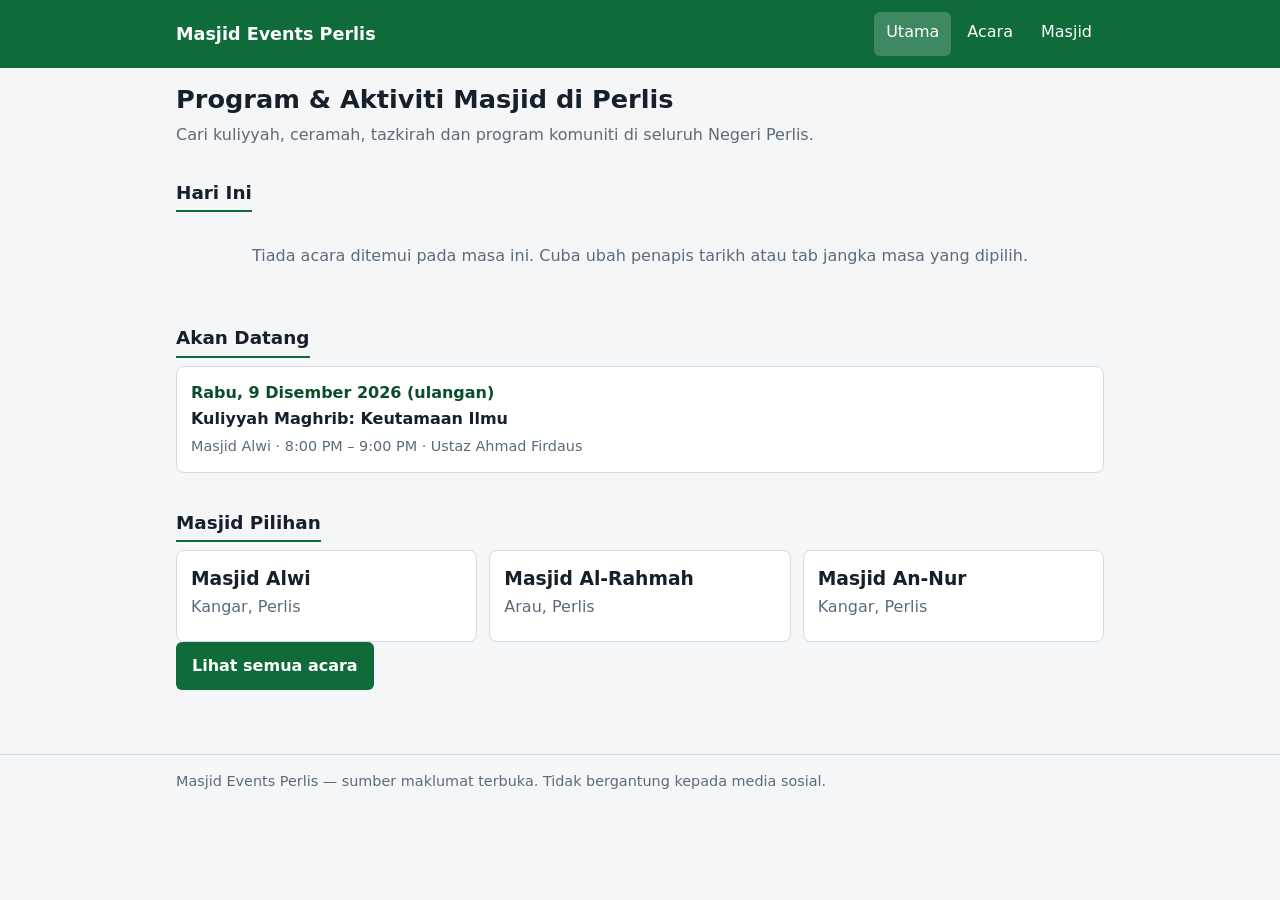
==== public/index.html @ 243c4cb8 "Initial commit: static public site + canonical data + admin tool Masjid Events Perlis — lightweight," ====
<!DOCTYPE html>
<html lang="ms">
<head>
  <meta charset="UTF-8">
  <meta name="viewport" content="width=device-width, initial-scale=1.0">
  <meta name="theme-color" content="#0f6b3a">
  <link rel="manifest" href="manifest.webmanifest">
  <meta name="description" content="Program dan aktiviti masjid-masjid di Perlis: kuliyyah, ceramah, tazkirah dan banyak lagi.">
  <title>Masjid Events Perlis</title>
  <link rel="stylesheet" href="css/style.css">
</head>
<body data-page="home">
  <a class="skip-link" href="#app">Langkau ke kandungan</a>
  <header class="site-header">
    <div class="inner">
      <div class="brand"><a href="index.html">Masjid Events Perlis</a></div>
      <nav class="site-nav" aria-label="Navigasi utama">
        <ul>
          <li><a href="index.html" aria-current="page">Utama</a></li>
          <li><a href="events.html">Acara</a></li>
          <li><a href="masjids.html">Masjid</a></li>
        </ul>
      </nav>
    </div>
  </header>

  <main id="main">
    <h1>Program &amp; Aktiviti Masjid di Perlis</h1>
    <p class="muted">Cari kuliyyah, ceramah, tazkirah dan program komuniti di seluruh Negeri Perlis.</p>
    <div id="app"></div>
  </main>

  <footer class="site-footer">
    <div class="inner">
      <p>Masjid Events Perlis — sumber maklumat terbuka. Tidak bergantung kepada media sosial.</p>
    </div>
  </footer>

  <script src="js/data.js"></script>
  <script src="js/ui.js"></script>
  <script src="js/events.js"></script>
  <script src="js/masjids.js"></script>
  <script src="js/app.js"></script>
</body>
</html>
---- public/css/style.css ----
/* ============================================================
   Masjid Events Perlis — public application stylesheet
   Mobile-first. Plain CSS, no frameworks.
   ============================================================ */

/* ---------- Reset / base ---------- */
*,
*::before,
*::after {
  box-sizing: border-box;
}

:root {
  --bg: #f4f6f8;
  --surface: #ffffff;
  --ink: #16202b;
  --muted: #5b6b7a;
  --accent: #0f6b3a;
  --accent-dark: #0a4d29;
  --accent-ink: #ffffff;
  --border: #d5dce3;
  --warning-bg: #fff4e0;
  --warning-ink: #7a4d00;
  --warning-border: #f2c94c;
  --error-bg: #fdecea;
  --error-ink: #b3261e;
  --radius: 8px;
  --space: 16px;
}

html {
  line-height: 1.5;
  -webkit-text-size-adjust: 100%;
  color-scheme: light;
}

body {
  margin: 0;
  font-family: system-ui, -apple-system, "Segoe UI", Roboto, sans-serif;
  background: var(--bg);
  color: var(--ink);
}

img {
  max-width: 100%;
  height: auto;
}

:focus-visible {
  outline: 3px solid #1a73e8;
  outline-offset: 2px;
  border-radius: 4px;
}

/* ---------- Layout ---------- */
.site-header {
  background: var(--accent);
  color: var(--accent-ink);
}

.site-header .inner {
  max-width: 960px;
  margin: 0 auto;
  padding: 12px var(--space);
  display: flex;
  flex-wrap: wrap;
  align-items: center;
  justify-content: space-between;
  gap: 8px;
}

.site-header .brand a {
  color: var(--accent-ink);
  text-decoration: none;
  font-weight: 700;
  font-size: 1.1rem;
}

.site-nav ul {
  list-style: none;
  display: flex;
  flex-wrap: wrap;
  gap: 4px;
  margin: 0;
  padding: 0;
}

.site-nav a {
  display: inline-block;
  color: var(--accent-ink);
  text-decoration: none;
  padding: 10px 12px;
  border-radius: 6px;
  min-height: 44px;
  line-height: 1.2;
}

.site-nav a:hover,
.site-nav a[aria-current="page"] {
  background: rgba(255, 255, 255, 0.2);
}

main {
  max-width: 960px;
  margin: 0 auto;
  padding: var(--space);
}

/* ---------- Typography ---------- */
h1 {
  font-size: 1.6rem;
  line-height: 1.2;
  margin: 0 0 8px;
}

h2 {
  font-size: 1.15rem;
  margin: 24px 0 8px;
}

.section-title {
  border-bottom: 2px solid var(--accent);
  padding-bottom: 4px;
  display: inline-block;
}

p {
  margin: 0 0 8px;
}

.muted {
  color: var(--muted);
}

.skip-link {
  position: absolute;
  left: -9999px;
  top: 0;
  background: var(--ink);
  color: #fff;
  padding: 8px 12px;
  z-index: 100;
}

.skip-link:focus {
  left: 8px;
  top: 8px;
}

/* ---------- Cards ---------- */
.card {
  background: var(--surface);
  border: 1px solid var(--border);
  border-radius: var(--radius);
  padding: 14px;
  margin-bottom: 12px;
}

.card h3 {
  margin: 0 0 4px;
  font-size: 1.05rem;
}

.card .meta {
  color: var(--muted);
  font-size: 0.9rem;
}

.event-status {
  display: inline-block;
  font-size: 0.8rem;
  font-weight: 700;
  padding: 2px 8px;
  border-radius: 4px;
  text-transform: uppercase;
}

.event-status.published { background: #e4efe8; color: var(--accent-dark); }
.event-status.cancelled { background: var(--error-bg); color: var(--error-ink); }
.event-status.postponed { background: var(--warning-bg); color: var(--warning-ink); }

/* ---------- Event list ---------- */
.event-list {
  margin: 0;
  padding: 0;
}

.event-list li {
  list-style: none;
}

.event-card {
  display: block;
  text-decoration: none;
  color: inherit;
  background: var(--surface);
  border: 1px solid var(--border);
  border-radius: var(--radius);
  padding: 14px;
  margin: 0 0 12px;
}

.event-card:hover {
  border-color: var(--accent);
}

.event-card .when {
  font-weight: 700;
  color: var(--accent-dark);
}

.event-card .where {
  color: var(--muted);
  font-size: 0.9rem;
}

.notice {
  border: 1px solid var(--warning-border);
  background: var(--warning-bg);
  color: var(--warning-ink);
  padding: 10px 12px;
  border-radius: var(--radius);
  margin: 0 0 12px;
  font-weight: 600;
}

.empty-state {
  text-align: center;
  color: var(--muted);
  padding: 24px 0;
}

/* ---------- Buttons / filters ---------- */
.btn {
  display: inline-block;
  background: var(--accent);
  color: var(--accent-ink);
  border: none;
  border-radius: 6px;
  padding: 12px 16px;
  min-height: 44px;
  font: inherit;
  font-weight: 600;
  text-decoration: none;
  cursor: pointer;
}

.btn:hover {
  background: var(--accent-dark);
}

.filters {
  background: var(--surface);
  border: 1px solid var(--border);
  border-radius: var(--radius);
  padding: 12px;
  margin-bottom: 16px;
}

.filters label {
  display: block;
  font-weight: 600;
  font-size: 0.9rem;
  margin-bottom: 4px;
}

.filters select,
.filters input[type="search"] {
  width: 100%;
  padding: 11px 12px;
  min-height: 44px;
  border: 1px solid var(--border);
  border-radius: 6px;
  font: inherit;
  background: #fff;
}

.filters .row {
  display: flex;
  flex-wrap: wrap;
  gap: 10px;
}

.filters .row > * {
  flex: 1 1 160px;
}

.tabs {
  display: flex;
  flex-wrap: wrap;
  gap: 6px;
  margin-bottom: 16px;
}

.tabs button {
  font: inherit;
  padding: 11px 16px;
  min-height: 44px;
  border: 1px solid var(--border);
  border-radius: 6px;
  background: var(--surface);
  color: var(--ink);
  cursor: pointer;
}

.tabs button[aria-pressed="true"] {
  background: var(--accent);
  color: var(--accent-ink);
  border-color: var(--accent);
}

/* ---------- Masjid directory ---------- */
.masjid-grid {
  display: grid;
  grid-template-columns: 1fr;
  gap: 12px;
}

.masjid-card {
  display: block;
  text-decoration: none;
  color: inherit;
  background: var(--surface);
  border: 1px solid var(--border);
  border-radius: var(--radius);
  padding: 14px;
}

.masjid-card:hover {
  border-color: var(--accent);
}

.masjid-card h3 {
  margin: 0 0 2px;
}

.masjid-card .masjid-events {
  margin: 8px 0 0;
  font-size: 0.8rem;
  font-weight: 700;
  color: var(--accent-dark);
}

.masjid-links {
  display: flex;
  flex-wrap: wrap;
  gap: 8px;
  margin: 12px 0 16px;
}

.btn-ghost {
  background: var(--surface);
  color: var(--accent-dark);
  border: 1px solid var(--border);
}

.btn-ghost:hover {
  background: #edf3f0;
  border-color: var(--accent);
}

/* ---------- Share ---------- */
.share {
  display: flex;
  flex-wrap: wrap;
  gap: 8px;
  margin: 0 0 16px;
}

.share .btn {
  font-size: 0.9rem;
  padding-top: 9px;
  padding-bottom: 9px;
}

/* ---------- Event detail ---------- */
.detail {
  background: var(--surface);
  border: 1px solid var(--border);
  border-radius: var(--radius);
  padding: 16px;
}

.detail dl {
  margin: 0;
}

.detail dt {
  font-weight: 700;
  margin-top: 10px;
}

.detail dd {
  margin: 2px 0 0;
}

.error-box {
  background: var(--error-bg);
  color: var(--error-ink);
  border: 1px solid var(--error-ink);
  border-radius: var(--radius);
  padding: 14px 16px;
  margin-bottom: 16px;
}

/* ---------- Footer ---------- */
.site-footer {
  border-top: 1px solid var(--border);
  margin-top: 40px;
}

.site-footer .inner {
  max-width: 960px;
  margin: 0 auto;
  padding: 16px var(--space);
  color: var(--muted);
  font-size: 0.9rem;
}

/* ---------- Responsive ---------- */
@media (min-width: 640px) {
  .masjid-grid {
    grid-template-columns: repeat(2, 1fr);
  }

  .filters .row > * {
    flex: 1 1 160px;
  }
}

@media (min-width: 860px) {
  .masjid-grid {
    grid-template-columns: repeat(3, 1fr);
  }
}

@media (prefers-reduced-motion: reduce) {
  * {
    animation: none !important;
    transition: none !important;
  }
}
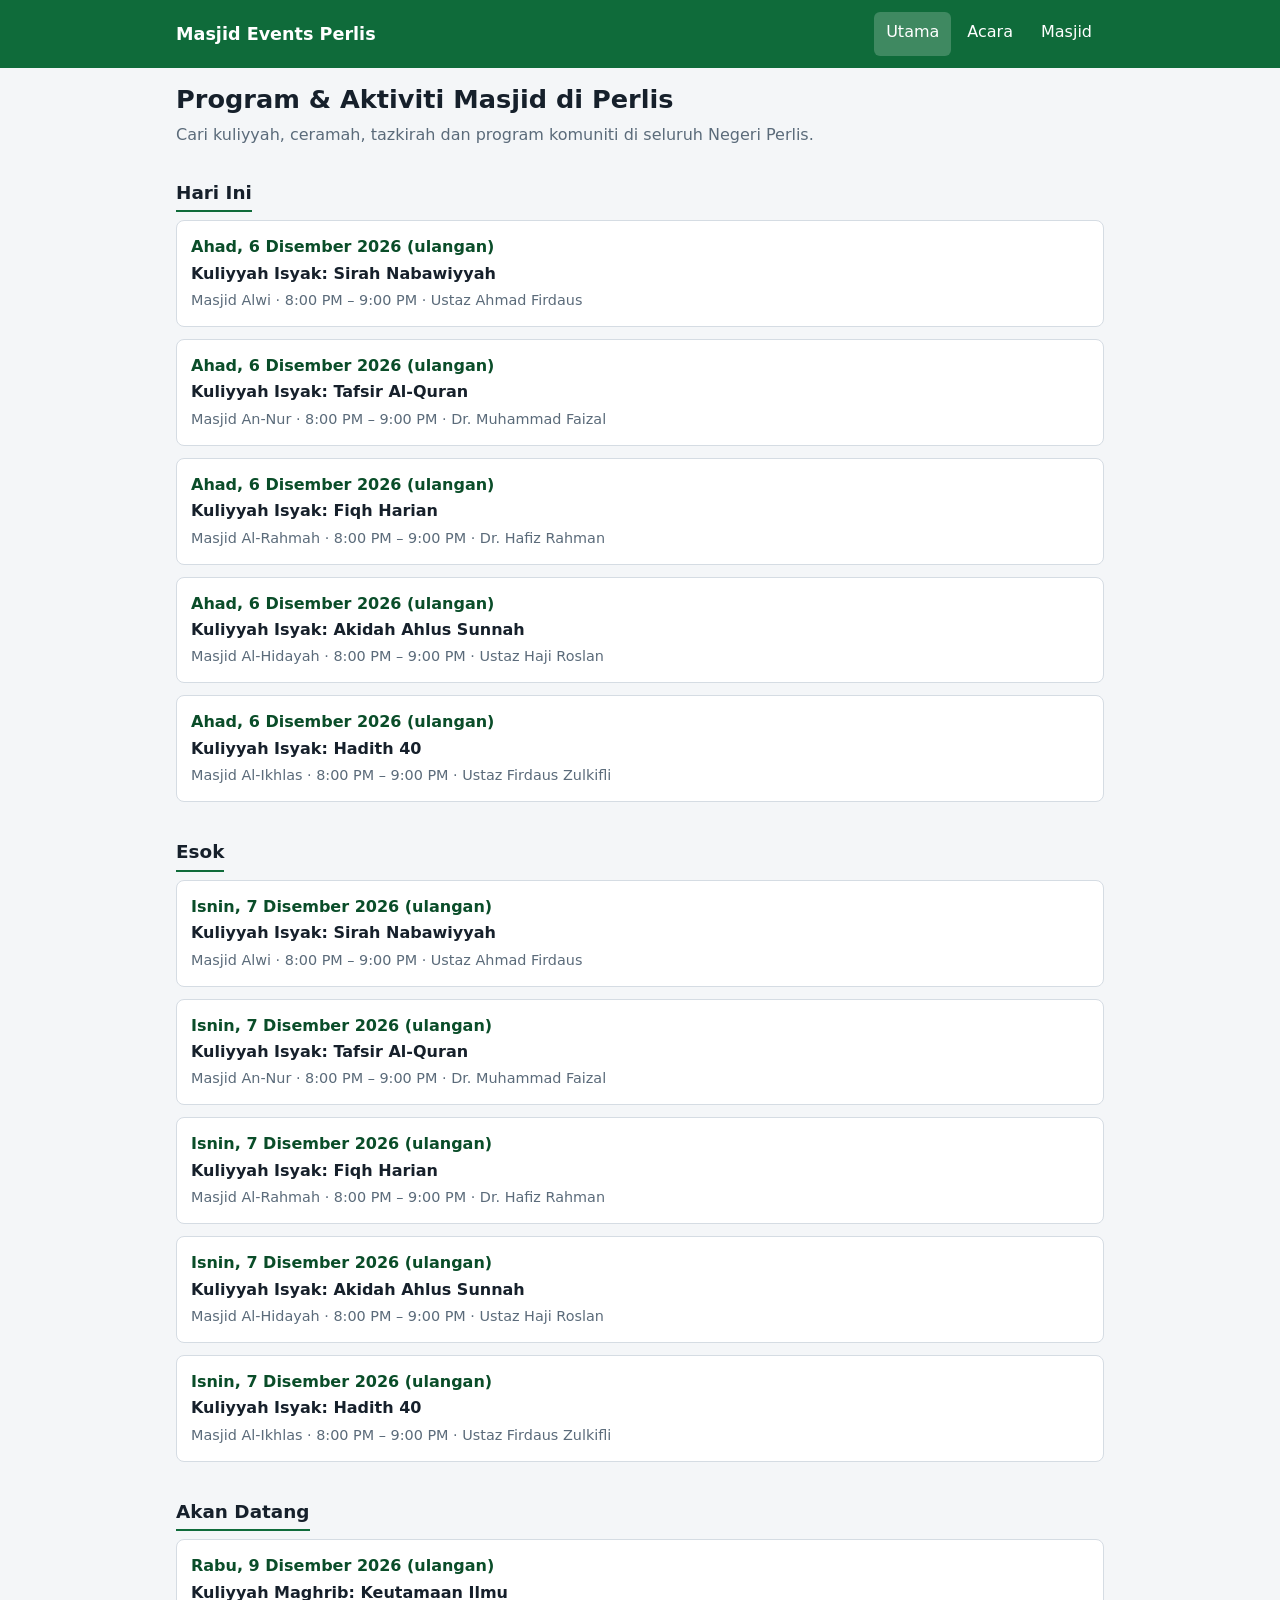
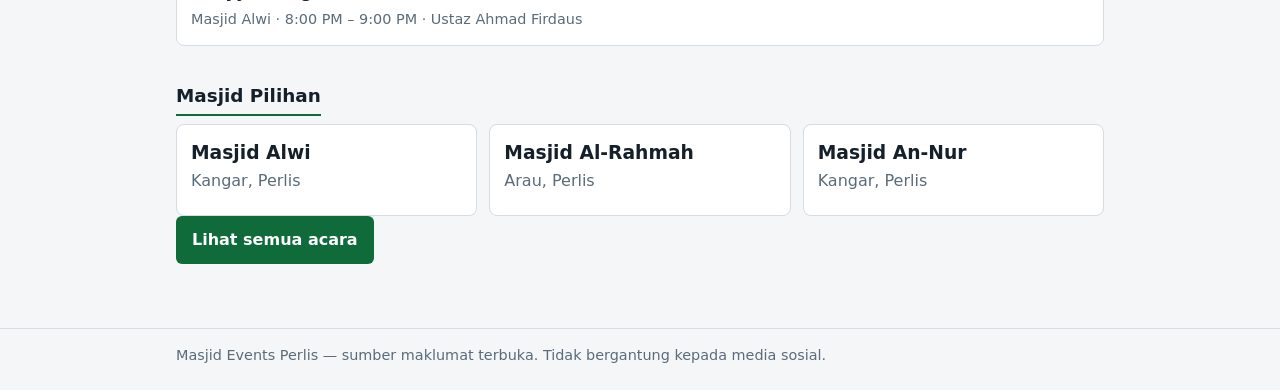
==== commit a419b1c8: "fix: local preview 404 for masjid/event pages — build detail pages into public/, serve dir index.htm" ====
--- a/public/index.html
+++ b/public/index.html
@@ -8,9 +8,17 @@
   <meta name="description" content="Program dan aktiviti masjid-masjid di Perlis: kuliyyah, ceramah, tazkirah dan banyak lagi.">
   <title>Masjid Events Perlis</title>
   <link rel="stylesheet" href="css/style.css">
-</head>
+
+<!-- build-site-seo -->
+  <link rel="canonical" href="https://ben-kodbiz.github.io/masjidperlis/">
+  <meta property="og:type" content="website">
+  <meta property="og:title" content="Masjid Events Perlis">
+  <meta property="og:description" content="Program dan aktiviti masjid-masjid di Perlis: kuliyyah, ceramah, tazkirah dan banyak lagi.">
+  <meta property="og:url" content="https://ben-kodbiz.github.io/masjidperlis/">
+<!-- /build-site-seo -->
+  </head>
 <body data-page="home">
-  <a class="skip-link" href="#app">Langkau ke kandungan</a>
+  <a class="skip-link" href="#main">Langkau ke kandungan</a>
   <header class="site-header">
     <div class="inner">
       <div class="brand"><a href="index.html">Masjid Events Perlis</a></div>
@@ -24,7 +32,7 @@
     </div>
   </header>
 
-  <main id="main">
+  <main id="main" tabindex="-1">
     <h1>Program &amp; Aktiviti Masjid di Perlis</h1>
     <p class="muted">Cari kuliyyah, ceramah, tazkirah dan program komuniti di seluruh Negeri Perlis.</p>
     <div id="app"></div>
--- a/public/css/style.css
+++ b/public/css/style.css
@@ -52,6 +52,25 @@
   border-radius: 4px;
 }
 
+/* Visually hidden but available to assistive tech (screen readers). */
+.vh {
+  position: absolute;
+  width: 1px;
+  height: 1px;
+  margin: -1px;
+  padding: 0;
+  border: 0;
+  overflow: hidden;
+  clip: rect(0 0 0 0);
+  white-space: nowrap;
+}
+
+/* The skip-link target gets programmatic focus only; :focus-visible never
+   fires so no outline is needed and none must be shown. */
+main:focus {
+  outline: none;
+}
+
 /* ---------- Layout ---------- */
 .site-header {
   background: var(--accent);
@@ -200,7 +219,8 @@
   margin: 0 0 12px;
 }
 
-.event-card:hover {
+.event-card:hover,
+.event-card:focus-visible {
   border-color: var(--accent);
 }
 
@@ -326,7 +346,8 @@
   padding: 14px;
 }
 
-.masjid-card:hover {
+.masjid-card:hover,
+.masjid-card:focus-visible {
   border-color: var(--accent);
 }
 
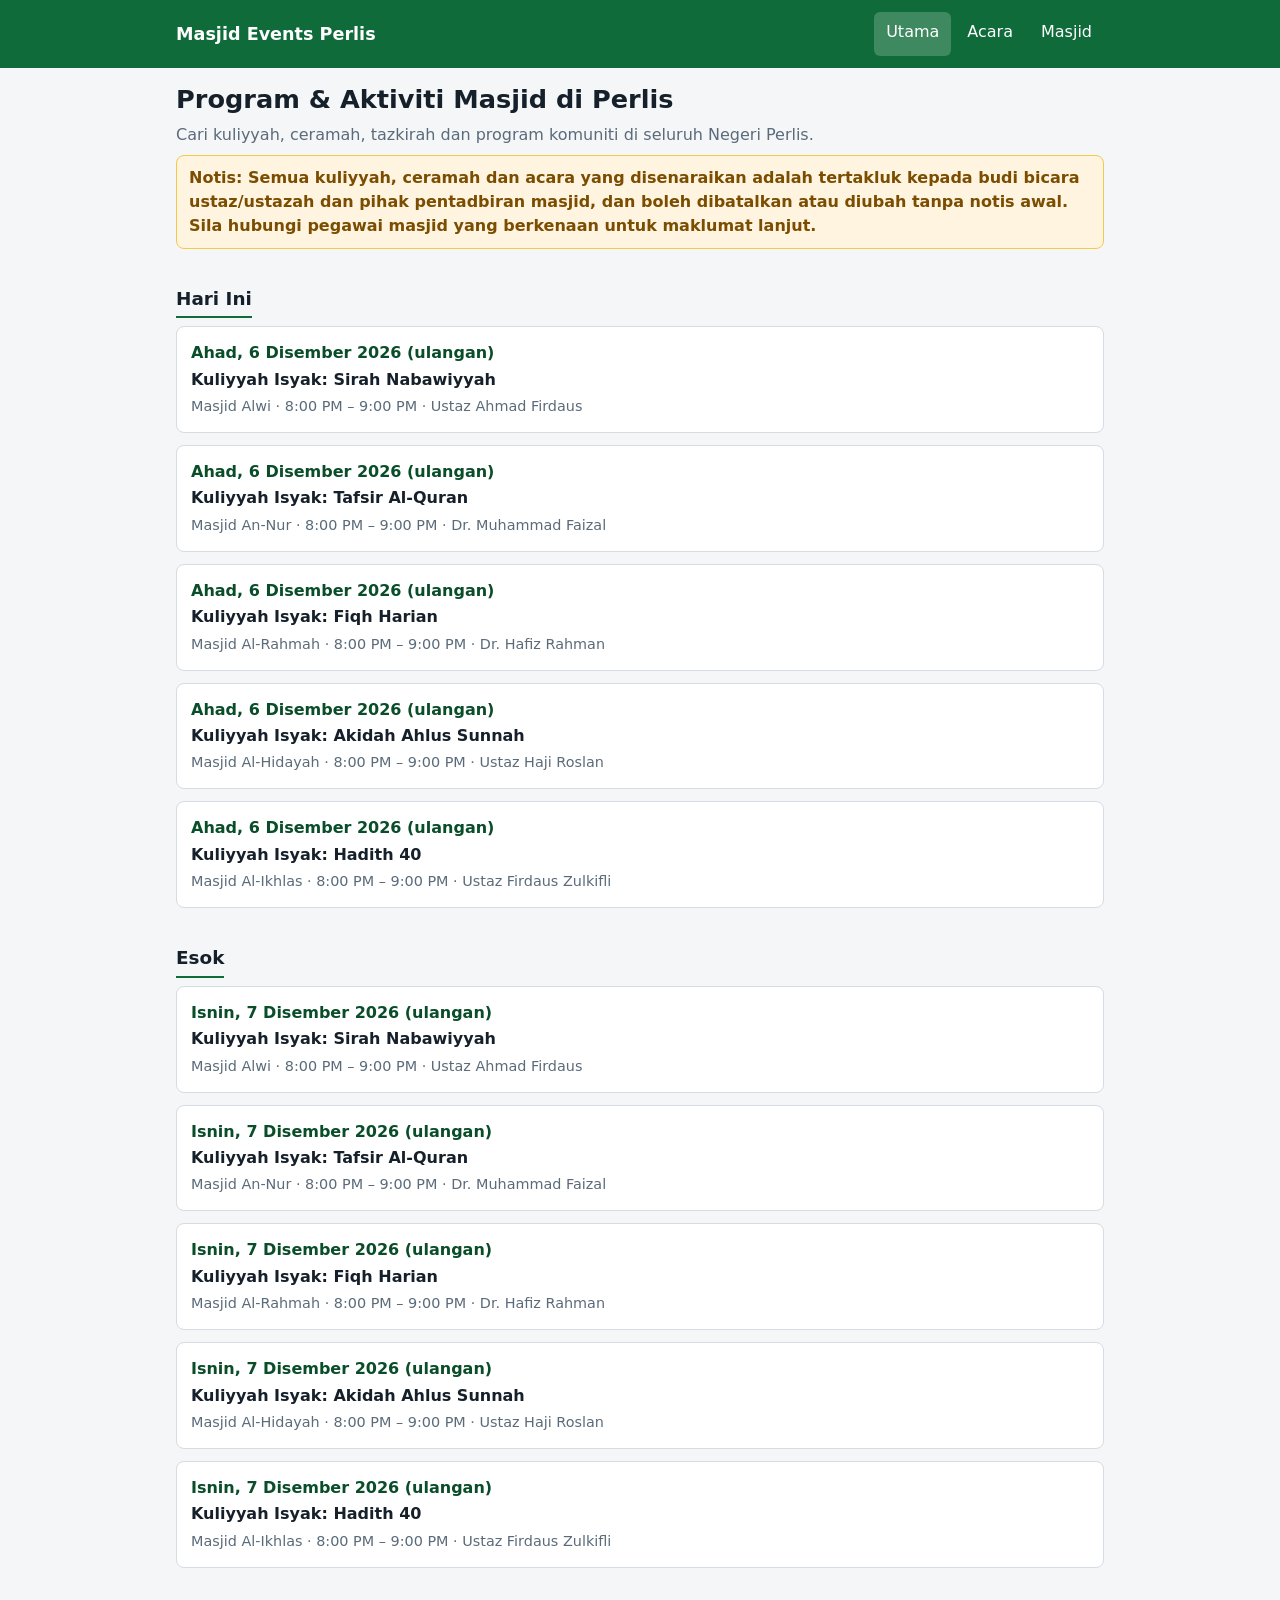
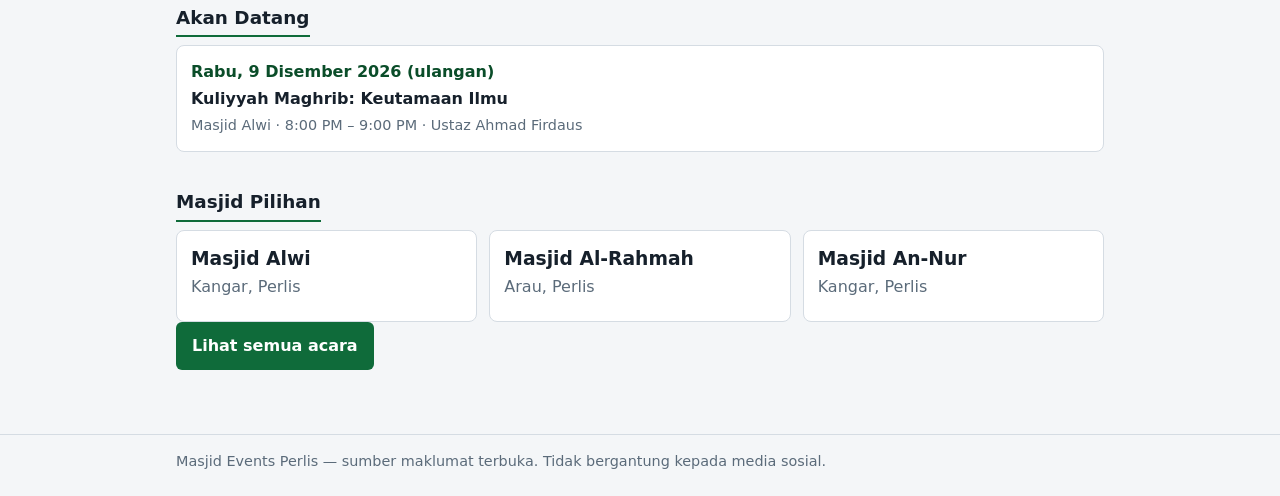
==== commit 75c43260: "content: add Malay disclaimer on landing page — events subject to ustaz/masjid discretion, may be ca" ====
--- a/public/index.html
+++ b/public/index.html
@@ -35,6 +35,7 @@
   <main id="main" tabindex="-1">
     <h1>Program &amp; Aktiviti Masjid di Perlis</h1>
     <p class="muted">Cari kuliyyah, ceramah, tazkirah dan program komuniti di seluruh Negeri Perlis.</p>
+    <p class="notice" role="note">Notis: Semua kuliyyah, ceramah dan acara yang disenaraikan adalah tertakluk kepada budi bicara ustaz/ustazah dan pihak pentadbiran masjid, dan boleh dibatalkan atau diubah tanpa notis awal. Sila hubungi pegawai masjid yang berkenaan untuk maklumat lanjut.</p>
     <div id="app"></div>
   </main>
 
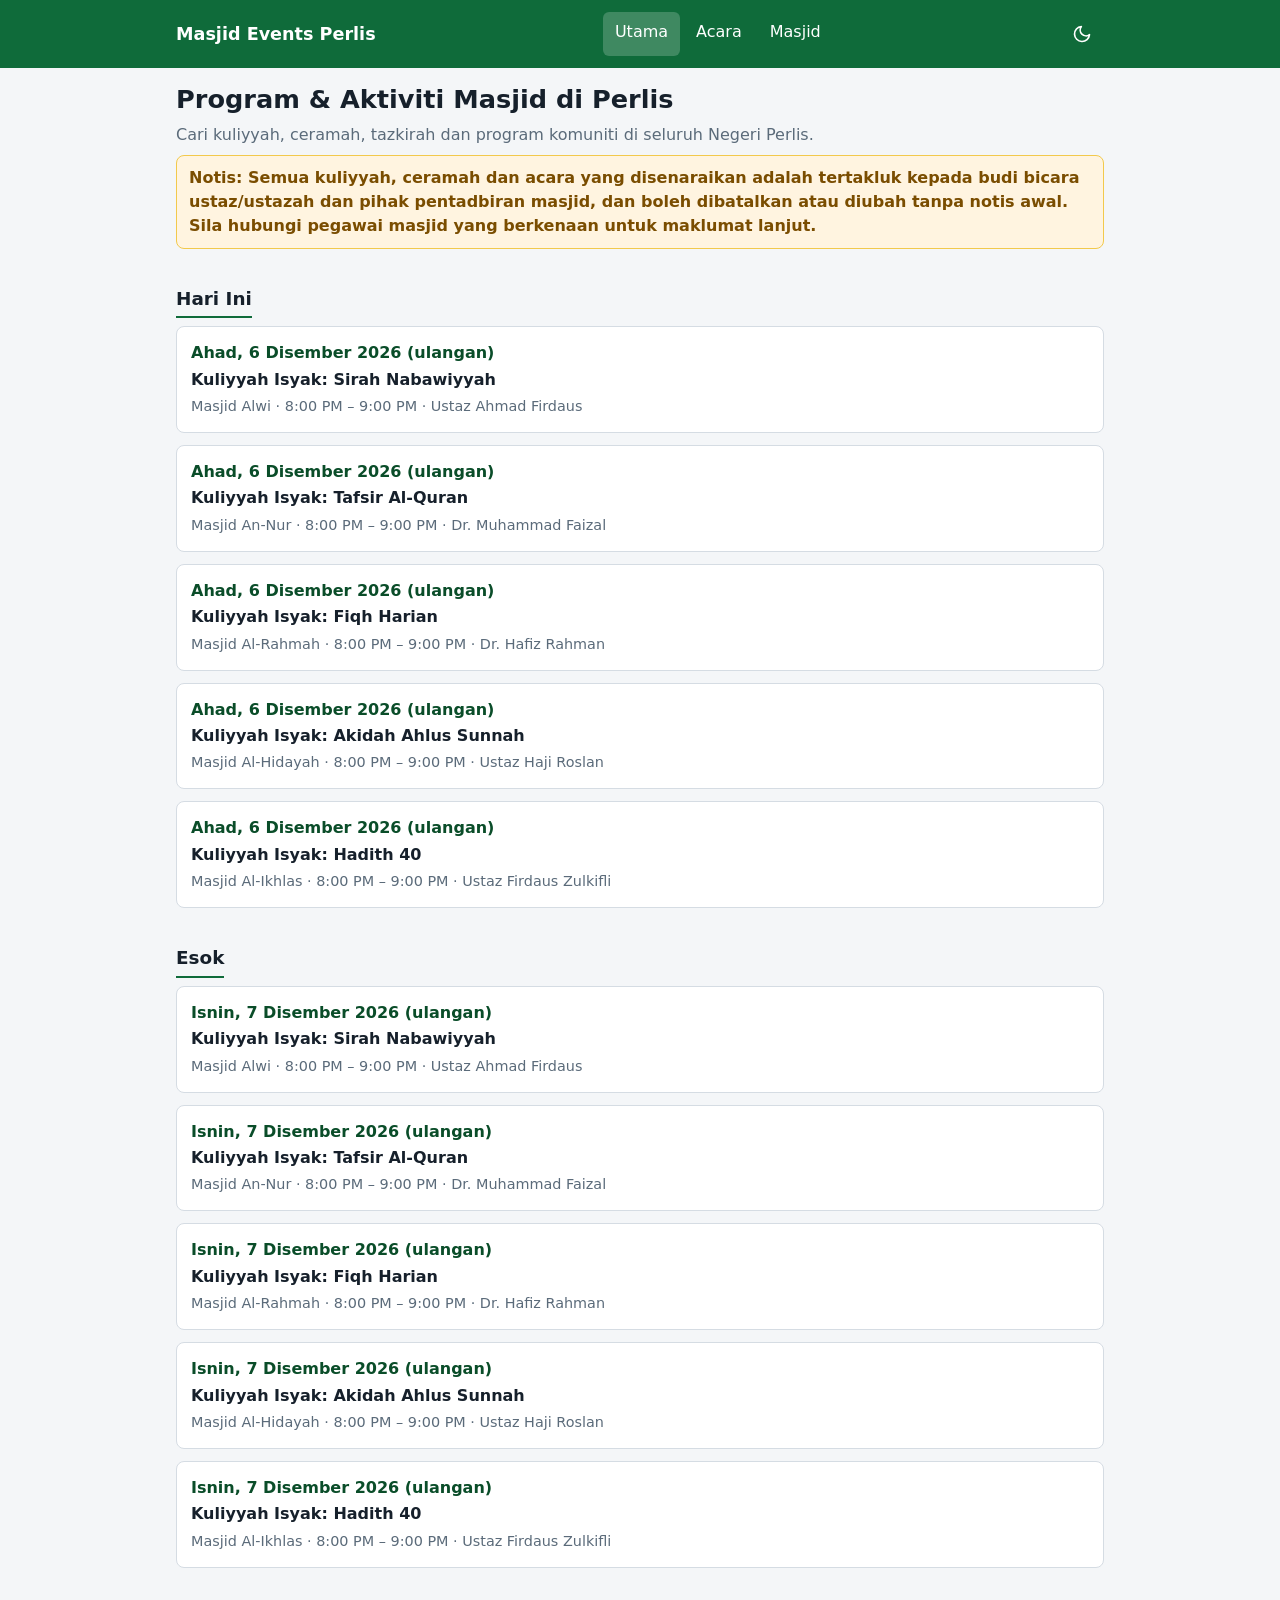
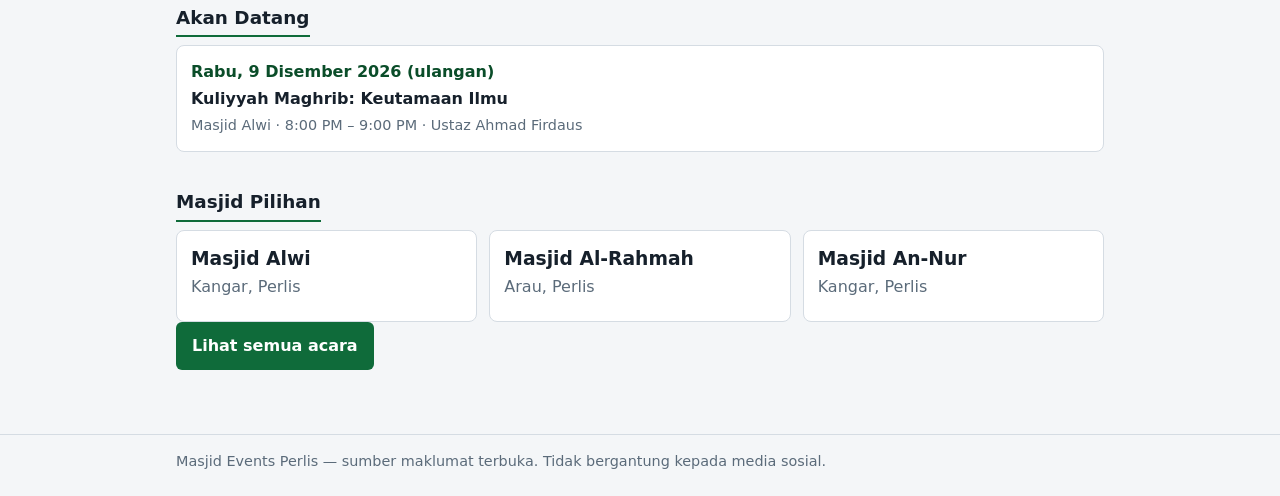
==== commit b1544e12: "feat: dark/light theme toggle on all pages — inline head script (no extra request, no theme flash), " ====
--- a/public/index.html
+++ b/public/index.html
@@ -8,6 +8,41 @@
   <meta name="description" content="Program dan aktiviti masjid-masjid di Perlis: kuliyyah, ceramah, tazkirah dan banyak lagi.">
   <title>Masjid Events Perlis</title>
   <link rel="stylesheet" href="css/style.css">
+  <script>
+  /* Theme — light/dark, persisted, falls back to system preference. */
+  (function () {
+    function stored() {
+      try {
+        var t = localStorage.getItem("theme");
+        if (t === "light" || t === "dark") return t;
+      } catch (err) {}
+      return null;
+    }
+    function apply(t) {
+      document.documentElement.setAttribute("data-theme", t);
+    }
+    apply(stored() || (window.matchMedia("(prefers-color-scheme: dark)").matches ? "dark" : "light"));
+    function wire() {
+      var b = document.getElementById("theme-toggle");
+      if (!b) return;
+      b.addEventListener("click", function () {
+        var next = document.documentElement.getAttribute("data-theme") === "dark" ? "light" : "dark";
+        apply(next);
+        b.setAttribute("aria-pressed", next === "dark" ? "true" : "false");
+        try {
+          localStorage.setItem("theme", next);
+        } catch (err) {}
+      });
+    }
+    if (document.readyState === "loading") {
+      document.addEventListener("DOMContentLoaded", wire);
+    } else {
+      wire();
+    }
+  })();
+  </script>
+
+
 
 <!-- build-site-seo -->
   <link rel="canonical" href="https://ben-kodbiz.github.io/masjidperlis/">
@@ -16,6 +51,8 @@
   <meta property="og:description" content="Program dan aktiviti masjid-masjid di Perlis: kuliyyah, ceramah, tazkirah dan banyak lagi.">
   <meta property="og:url" content="https://ben-kodbiz.github.io/masjidperlis/">
 <!-- /build-site-seo -->
+
+
   </head>
 <body data-page="home">
   <a class="skip-link" href="#main">Langkau ke kandungan</a>
@@ -29,6 +66,10 @@
           <li><a href="masjids.html">Masjid</a></li>
         </ul>
       </nav>
+      <button type="button" id="theme-toggle" class="theme-toggle" aria-label="Tukar tema gelap atau terang">
+        <svg class="icon-moon" aria-hidden="true" viewBox="0 0 24 24"><path d="M21 12.79A9 9 0 1 1 11.21 3 7 7 0 0 0 21 12.79z"></path></svg>
+        <svg class="icon-sun" aria-hidden="true" viewBox="0 0 24 24"><circle cx="12" cy="12" r="5"></circle><line x1="12" y1="1" x2="12" y2="3"></line><line x1="12" y1="21" x2="12" y2="23"></line><line x1="4.22" y1="4.22" x2="5.64" y2="5.64"></line><line x1="18.36" y1="18.36" x2="19.78" y2="19.78"></line><line x1="1" y1="12" x2="3" y2="12"></line><line x1="21" y1="12" x2="23" y2="12"></line><line x1="4.22" y1="19.78" x2="5.64" y2="18.36"></line><line x1="18.36" y1="5.64" x2="19.78" y2="4.22"></line></svg>
+      </button>
     </div>
   </header>
 
--- a/public/css/style.css
+++ b/public/css/style.css
@@ -26,12 +26,29 @@
   --error-ink: #b3261e;
   --radius: 8px;
   --space: 16px;
+  color-scheme: light;
+}
+
+:root[data-theme="dark"] {
+  --bg: #0f141b;
+  --surface: #1b2330;
+  --ink: #e8edf3;
+  --muted: #9fb0c2;
+  --accent: #2e9e66;
+  --accent-dark: #1f7a4d;
+  --accent-ink: #ffffff;
+  --border: #2c3747;
+  --warning-bg: #3a2f14;
+  --warning-ink: #f2c94c;
+  --warning-border: #f2c94c;
+  --error-bg: #3a1a18;
+  --error-ink: #ff8a80;
+  color-scheme: dark;
 }
 
 html {
   line-height: 1.5;
   -webkit-text-size-adjust: 100%;
-  color-scheme: light;
 }
 
 body {
@@ -117,6 +134,47 @@
 .site-nav a:hover,
 .site-nav a[aria-current="page"] {
   background: rgba(255, 255, 255, 0.2);
+}
+
+.theme-toggle {
+  display: inline-flex;
+  align-items: center;
+  justify-content: center;
+  width: 44px;
+  height: 44px;
+  padding: 0;
+  border: 0;
+  border-radius: 6px;
+  background: transparent;
+  color: var(--accent-ink);
+  cursor: pointer;
+}
+
+.theme-toggle:hover,
+.theme-toggle:focus-visible {
+  background: rgba(255, 255, 255, 0.2);
+}
+
+.theme-toggle svg {
+  width: 20px;
+  height: 20px;
+  fill: none;
+  stroke: currentColor;
+  stroke-width: 2;
+  stroke-linecap: round;
+  stroke-linejoin: round;
+}
+
+.icon-sun {
+  display: none;
+}
+
+:root[data-theme="dark"] .icon-sun {
+  display: block;
+}
+
+:root[data-theme="dark"] .icon-moon {
+  display: none;
 }
 
 main {
